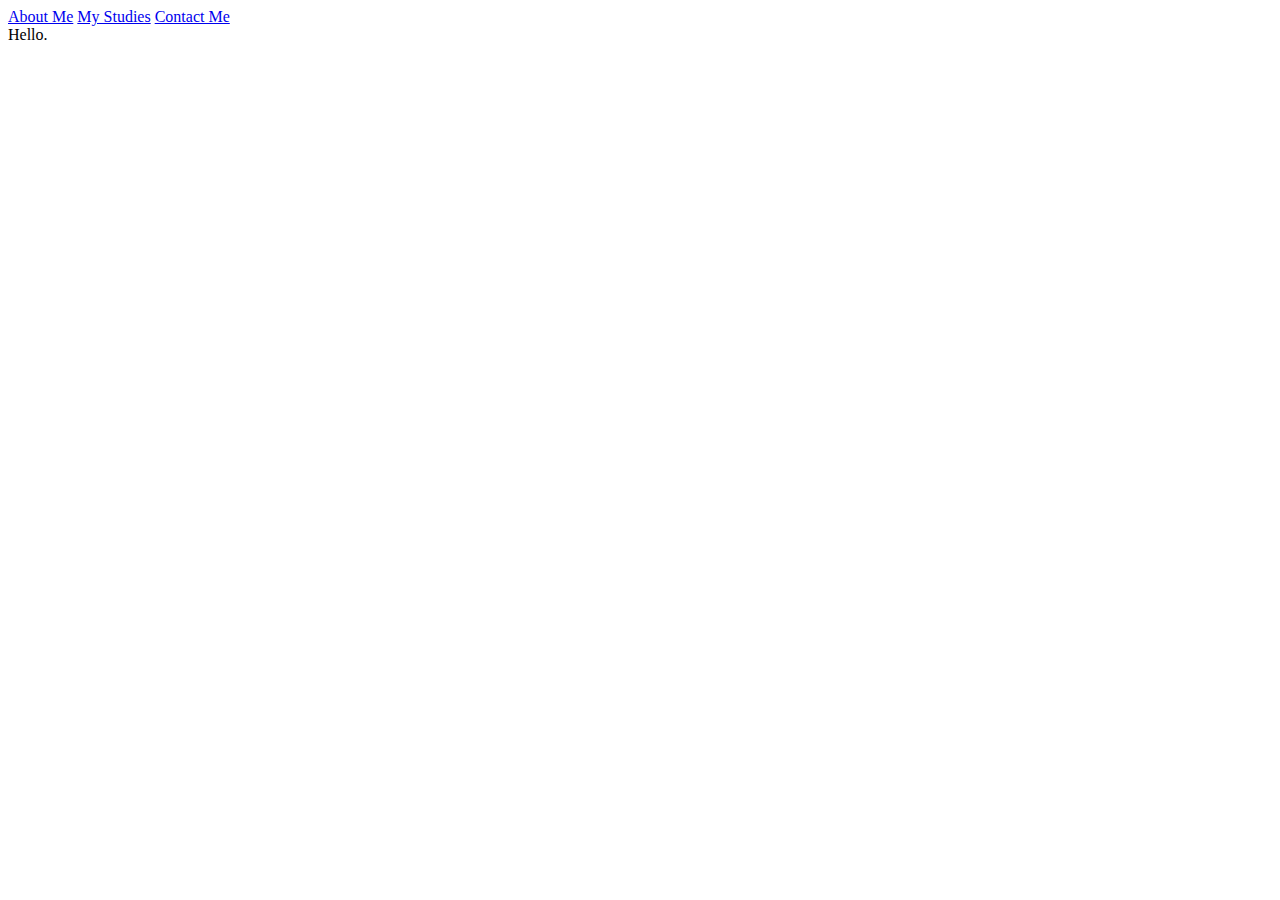
==== index.html @ 5454436a "Added folders" ====
<!DOCTYPE html>
<html lang="en">
    <head>
        <title>
            GlitchyGato
        </title>
    </head>
    <body>
        <div>
            <a href="pages/about.html">About Me</a>
            <a href="pages/studies.html">My Studies</a>
            <a href="pages/contact.html">Contact Me</a>
        </div>
        Hello.
    </body>
</html>
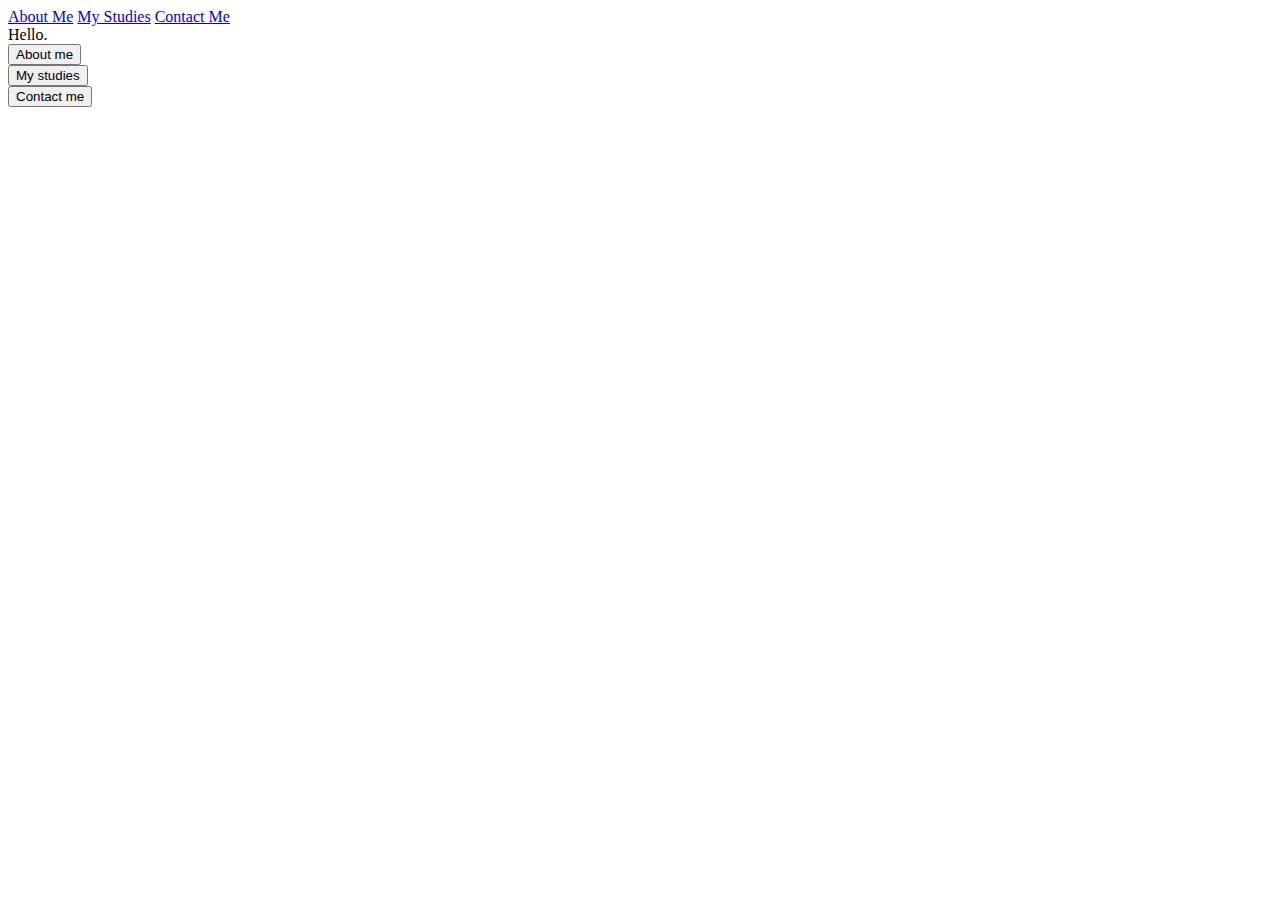
==== commit a63b104c: "added style (test)" ====
--- a/index.html
+++ b/index.html
@@ -1,16 +1,43 @@
 <!DOCTYPE html>
 <html lang="en">
     <head>
-        <title>
-            GlitchyGato
-        </title>
+        <meta name="viewport" content="initial-scale=1, width=device-width">
+        <title>GlitchyGato</title>
+        <link rel="stylesheet" href="css/styles.css">        
     </head>
-    <body>
+    <body class="test">
+        <!-- Navigation menu containing links to other pages-->
         <div>
             <a href="pages/about.html">About Me</a>
             <a href="pages/studies.html">My Studies</a>
             <a href="pages/contact.html">Contact Me</a>
         </div>
-        Hello.
+
+        <!-- Presentation: add photo and brief introduction of yourself-->
+        <div>
+            Hello.
+        </div>
+
+        <!-- About me: Who I am? button that links to about.html-->
+        <!-- should I add more photos?-->
+        <div>
+            <form action="pages/about.html">
+                <button>About me</button>
+            </form>
+        </div>
+
+        <!-- My studies: What have I done? button that links to studies.html-->
+        <div>
+            <form action="pages/studies.html">
+                <button>My studies</button>
+            </form>
+        </div>
+
+        <!-- Contact me: how can you get in touch with me? button that links to contact me page-->
+        <div>
+            <form action="pages/contact.html">
+                <button>Contact me</button>
+            </form>
+        </div>
     </body>
 </html>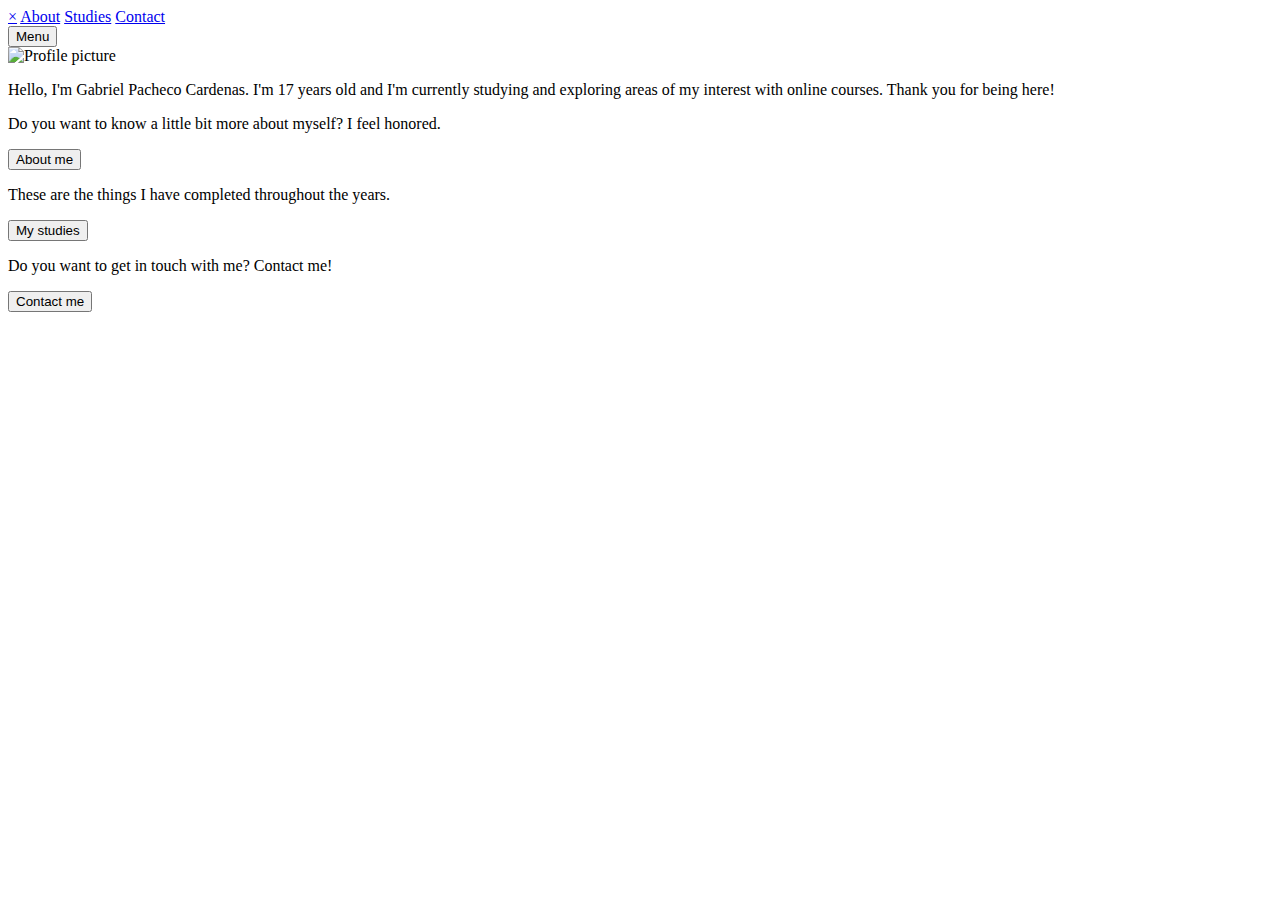
==== commit b59140d3: "Added sidenav" ====
--- a/index.html
+++ b/index.html
@@ -2,39 +2,59 @@
 <html lang="en">
     <head>
         <meta name="viewport" content="initial-scale=1, width=device-width">
-        <title>GlitchyGato</title>
-        <link rel="stylesheet" href="css/styles.css">        
+        <link rel="stylesheet" href="css/styles.css">   
+        <script src="scripts/script.js"></script>
+        <title>GlitchyGato</title>        
     </head>
-    <body class="test">
-        <!-- Navigation menu containing links to other pages-->
-        <div>
-            <a href="pages/about.html">About Me</a>
-            <a href="pages/studies.html">My Studies</a>
-            <a href="pages/contact.html">Contact Me</a>
+    <body>
+        <div class="homepagebar">
+            <!-- Navigation menu containing links to other pages-->
+            <div id="sideNavigationMenu" class="sidenav">
+                <a href="javascript:void(0)" class="closebutton" onclick="closeNav()">&times;</a>
+                <a href="pages/about.html">About</a>
+                <a href="pages/studies.html">Studies</a>
+                <a href="pages/contact.html">Contact</a>
+            </div>
+
+            <!-- button used to open the sidenavigation menu-->
+            <button onclick="openNav()">Menu</button>
         </div>
-
+            
         <!-- Presentation: add photo and brief introduction of yourself-->
-        <div>
-            Hello.
+        <div class="homesection">
+            <img src="images/profilepic.jpg" alt="Profile picture" width="500" height="500">
+            <p>
+                Hello, I'm Gabriel Pacheco Cardenas. I'm 17 years old and I'm currently studying and exploring areas of my interest with online courses. 
+                Thank you for being here!
+            </p>
         </div>
 
         <!-- About me: Who I am? button that links to about.html-->
         <!-- should I add more photos?-->
-        <div>
+        <div class="homesection">
+            <p>
+                Do you want to know a little bit more about myself? I feel honored.
+            </p>
             <form action="pages/about.html">
                 <button>About me</button>
             </form>
         </div>
 
         <!-- My studies: What have I done? button that links to studies.html-->
-        <div>
+        <div class="homesection">
+            <p>
+                These are the things I have completed throughout the years.
+            </p>
             <form action="pages/studies.html">
                 <button>My studies</button>
             </form>
         </div>
 
         <!-- Contact me: how can you get in touch with me? button that links to contact me page-->
-        <div>
+        <div class="homesection">
+            <p>
+                Do you want to get in touch with me? Contact me!
+            </p>
             <form action="pages/contact.html">
                 <button>Contact me</button>
             </form>
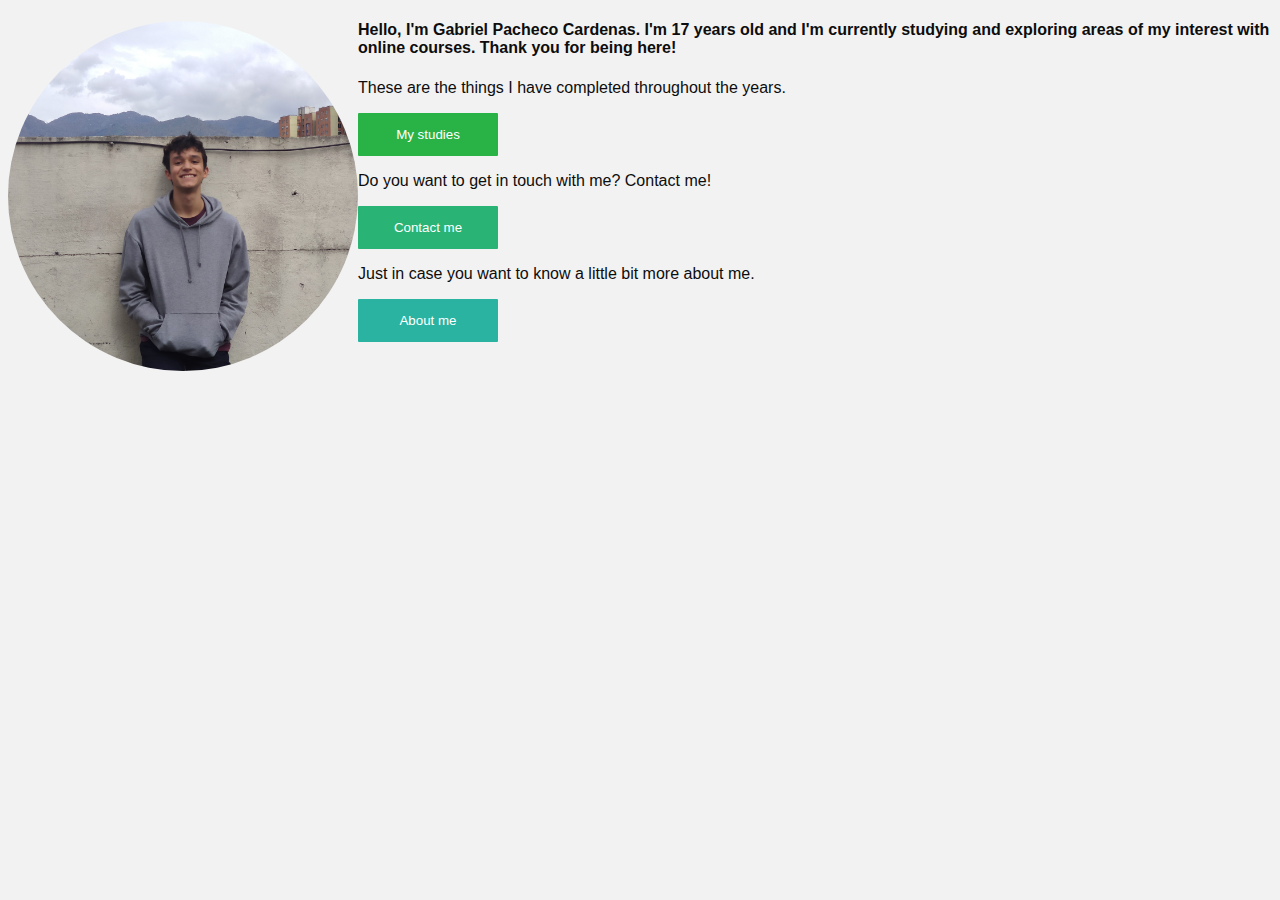
==== commit 473266ca: "Added colors, fonts, and buttons. Reorganized structure of the web page" ====
--- a/index.html
+++ b/index.html
@@ -6,58 +6,50 @@
         <script src="scripts/script.js"></script>
         <title>GlitchyGato</title>        
     </head>
-    <body>
-        <div class="homepagebar">
-            <!-- Navigation menu containing links to other pages-->
-            <div id="sideNavigationMenu" class="sidenav">
-                <a href="javascript:void(0)" class="closebutton" onclick="closeNav()">&times;</a>
-                <a href="pages/about.html">About</a>
-                <a href="pages/studies.html">Studies</a>
-                <a href="pages/contact.html">Contact</a>
+    <body>            
+        <div>    
+            <!-- Presentation: add photo and brief introduction of yourself-->
+            <div>
+                <img id="homeimg" src="images/profilepic.jpg" alt="Profile picture" width="500" height="500">
             </div>
+            <div>
+                <h4>
+                    Hello, I'm Gabriel Pacheco Cardenas. I'm 17 years old and I'm currently studying and exploring areas of my interest with online courses. 
+                    Thank you for being here!
+                </h4>
+                <div>
+                    <!-- My studies: What have I done? button that links to studies.html-->
+                    <div>
+                        <p>
+                            These are the things I have completed throughout the years.
+                        </p>
+                        <form action="pages/studies.html">
+                            <button class="btn studies">My studies</button>
+                        </form>
+                    </div>
 
-            <!-- button used to open the sidenavigation menu-->
-            <button onclick="openNav()">Menu</button>
-        </div>
-            
-        <!-- Presentation: add photo and brief introduction of yourself-->
-        <div class="homesection">
-            <img src="images/profilepic.jpg" alt="Profile picture" width="500" height="500">
-            <p>
-                Hello, I'm Gabriel Pacheco Cardenas. I'm 17 years old and I'm currently studying and exploring areas of my interest with online courses. 
-                Thank you for being here!
-            </p>
-        </div>
+                    <!-- Contact me: how can you get in touch with me?-->
+                    <div>
+                        <p>
+                            Do you want to get in touch with me? Contact me!
+                        </p>
+                        <form action="pages/contact.html">
+                            <button class="btn contact">Contact me</button>
+                        </form>
+                    </div>
 
-        <!-- About me: Who I am? button that links to about.html-->
-        <!-- should I add more photos?-->
-        <div class="homesection">
-            <p>
-                Do you want to know a little bit more about myself? I feel honored.
-            </p>
-            <form action="pages/about.html">
-                <button>About me</button>
-            </form>
-        </div>
-
-        <!-- My studies: What have I done? button that links to studies.html-->
-        <div class="homesection">
-            <p>
-                These are the things I have completed throughout the years.
-            </p>
-            <form action="pages/studies.html">
-                <button>My studies</button>
-            </form>
-        </div>
-
-        <!-- Contact me: how can you get in touch with me? button that links to contact me page-->
-        <div class="homesection">
-            <p>
-                Do you want to get in touch with me? Contact me!
-            </p>
-            <form action="pages/contact.html">
-                <button>Contact me</button>
-            </form>
+                    <!-- About me: Who I am?-->
+                    <!-- should I add more photos?-->
+                    <div>
+                        <p>
+                            Just in case you want to know a little bit more about me.
+                        </p>
+                        <form action="pages/about.html">
+                            <button class="btn about">About me</button>
+                        </form>
+                    </div>
+                </div>
+            </div>    
         </div>
     </body>
 </html>--- a/css/styles.css
+++ b/css/styles.css
@@ -0,0 +1,103 @@
+/* These characters at the beginning mean: b=Brighter and d=Darker */
+/* Color in which all other colors are based */
+/* Gradient of greens */
+/* Brighter and darker colors */
+body {
+  background-color: #F2F2F2;
+  color: #0D0D0D;
+  font-family: 'Segoe UI', Tahoma, Geneva, Verdana, sans-serif;
+  font-style: normal; }
+
+.btn {
+  border-radius: 1px;
+  border: none;
+  color: white;
+  padding: 14px 28px;
+  cursor: pointer;
+  width: 140px; }
+
+.studies {
+  background-color: #29B347; }
+
+.studies:hover {
+  background-color: #23993D; }
+
+.contact {
+  background-color: #29B375; }
+
+.contact:hover {
+  background-color: #239964; }
+
+.about {
+  background-color: #29B3A0; }
+
+.about:hover {
+  background-color: #239989; }
+
+#homeimg {
+  border-radius: 50%;
+  /* round image */
+  width: 100%;
+  max-width: 350px;
+  height: auto;
+  float: left; }
+
+/* Side navigation menu */
+.sidenav {
+  position: fixed;
+  /* in place */
+  left: 0;
+  top: 0;
+  /* Stay at the top */
+  z-index: 1;
+  /* Stay on top */
+  width: 0;
+  /* 0 width - change this with JavaScript */
+  height: 100%;
+  /* 100% Full-height */
+  overflow-x: hidden;
+  /* Disable horizontal scroll */
+  padding-top: 60px;
+  /* Place content 60px from the top */
+  background-color: #0D0D0D;
+  transition: 0.3s;
+  /* transition effect to slide in the sidenav */ }
+
+/* Navigation menu links */
+.sidenav a {
+  padding: 8px 8px 8px 32px;
+  text-decoration: none;
+  font-size: 25px;
+  color: #BFBFBF;
+  display: block;
+  transition: 0.4s; }
+
+/* Active Navigation menu link*/
+.sidenav a.selected {
+  background-color: #54B393; }
+
+/* Navigation menu links hover */
+.sidenav a:hover {
+  color: #F2F2F2; }
+
+/* Navigation menu close button */
+.sidenav .closebutton {
+  position: absolute;
+  top: 0;
+  right: 25px;
+  font-size: 36px;
+  margin-left: 50px; }
+
+/* Navigation menu on smalller screens */
+@media screen and (max-height: 450px) {
+  .sidenav {
+    padding-top: 15px; }
+
+  .sidenav a {
+    font-size: 18px; } }
+/* Elements organization on mobile screens */
+/* For mobile phones: */
+[class*="col-"] {
+  width: 100%; }
+
+/*# sourceMappingURL=styles.css.map */
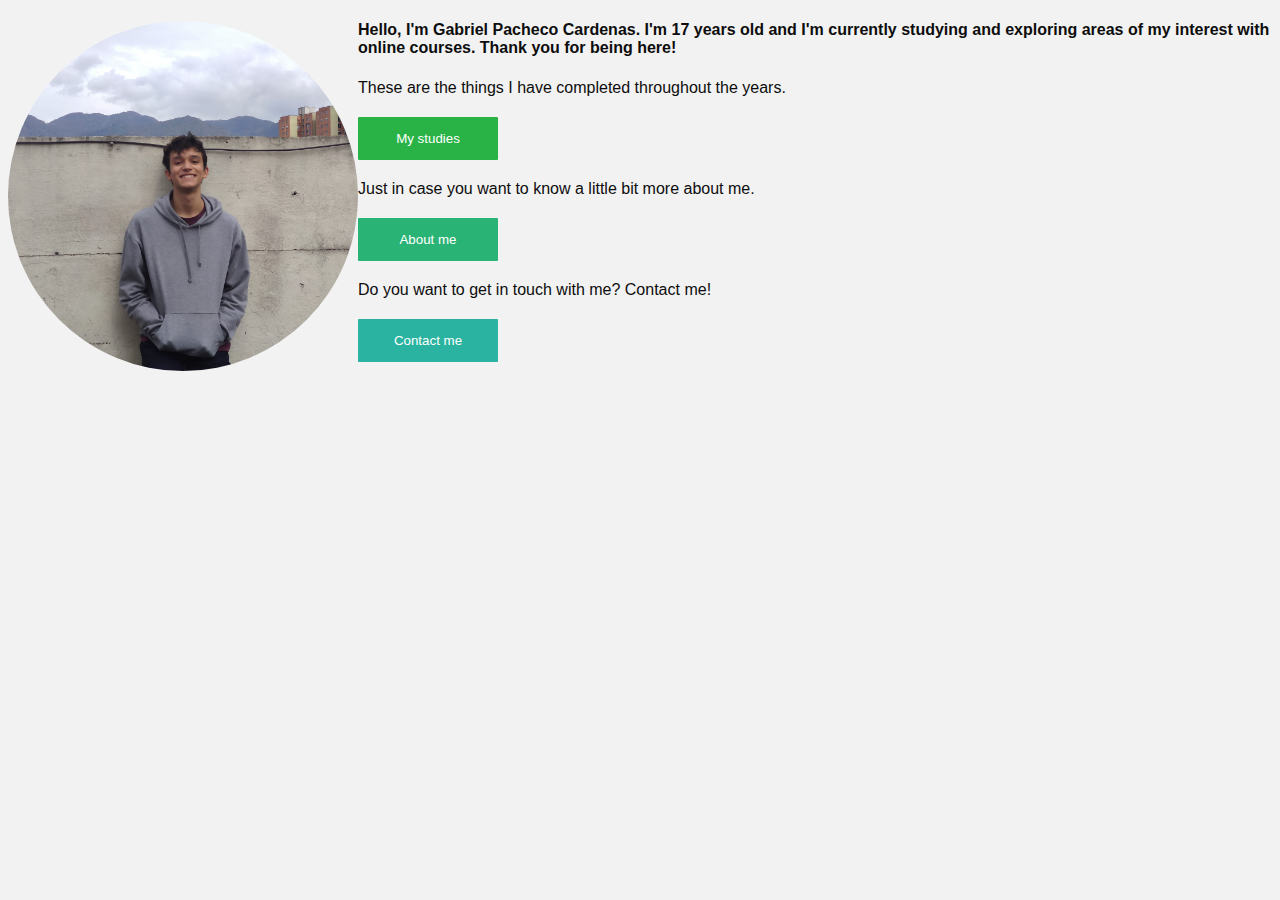
==== commit 58b8cfac: "Added titles, added contact information, changed about page information, styled hr for the different" ====
--- a/index.html
+++ b/index.html
@@ -28,6 +28,16 @@
                         </form>
                     </div>
 
+                    <!-- About me: Who I am?-->
+                    <div>
+                        <p>
+                            Just in case you want to know a little bit more about me.
+                        </p>
+                        <form action="pages/about.html">
+                            <button class="btn about">About me</button>
+                        </form>
+                    </div>
+
                     <!-- Contact me: how can you get in touch with me?-->
                     <div>
                         <p>
@@ -37,17 +47,6 @@
                             <button class="btn contact">Contact me</button>
                         </form>
                     </div>
-
-                    <!-- About me: Who I am?-->
-                    <!-- should I add more photos?-->
-                    <div>
-                        <p>
-                            Just in case you want to know a little bit more about me.
-                        </p>
-                        <form action="pages/about.html">
-                            <button class="btn about">About me</button>
-                        </form>
-                    </div>
                 </div>
             </div>    
         </div>
--- a/css/styles.css
+++ b/css/styles.css
@@ -8,6 +8,13 @@
   font-family: 'Segoe UI', Tahoma, Geneva, Verdana, sans-serif;
   font-style: normal; }
 
+p {
+  margin: 20px; }
+
+.centered {
+  text-align: center; }
+
+/* homepage buttons */
 .btn {
   border-radius: 1px;
   border: none;
@@ -22,18 +29,28 @@
 .studies:hover {
   background-color: #23993D; }
 
-.contact {
+.about {
   background-color: #29B375; }
 
-.contact:hover {
+.about:hover {
   background-color: #239964; }
 
-.about {
+.contact {
   background-color: #29B3A0; }
 
-.about:hover {
+.contact:hover {
   background-color: #239989; }
 
+/* menu page */
+.menu {
+  padding: 5px 5px;
+  width: 50px;
+  background-color: #0D0D0D; }
+
+.menu:hover {
+  background-color: #54B393; }
+
+/* homepage image */
 #homeimg {
   border-radius: 50%;
   /* round image */
@@ -41,6 +58,20 @@
   max-width: 350px;
   height: auto;
   float: left; }
+
+/* Customized hr for pages */
+#studieshr, #abouthr, #contacthr {
+  height: 3px;
+  border: none; }
+
+#studieshr {
+  background-color: #29B347; }
+
+#abouthr {
+  background-color: #29B375; }
+
+#contacthr {
+  background-color: #29B3A0; }
 
 /* Side navigation menu */
 .sidenav {
@@ -88,6 +119,11 @@
   font-size: 36px;
   margin-left: 50px; }
 
+/* Embedded spreadsheet in Studies page style configuration */
+.spreadsheet {
+  width: 1300px;
+  height: 1600px; }
+
 /* Navigation menu on smalller screens */
 @media screen and (max-height: 450px) {
   .sidenav {
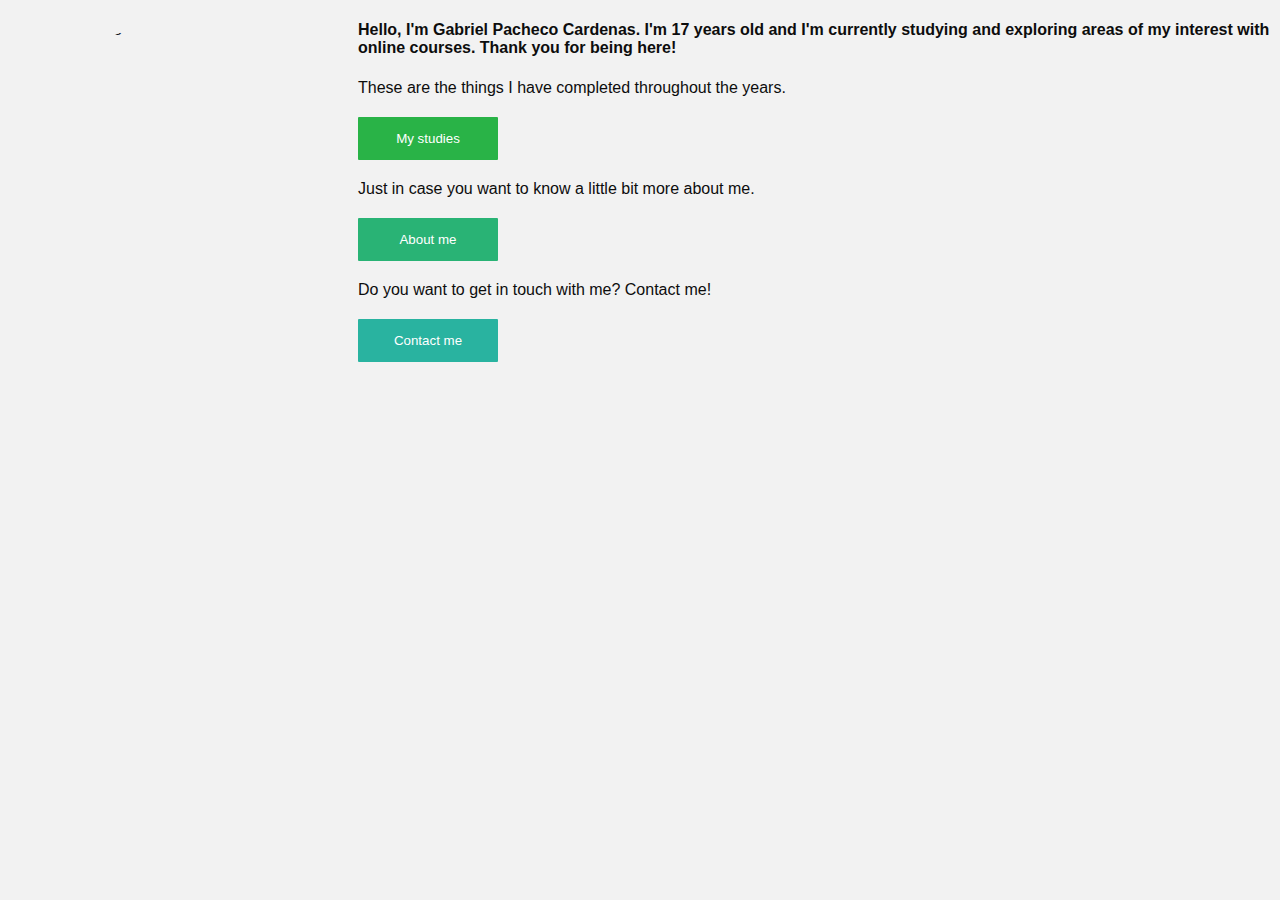
==== commit f7902a7e: "Standardized page colors (hr and sidenav), added image carousel, and changed profile picture." ====
--- a/index.html
+++ b/index.html
@@ -10,7 +10,7 @@
         <div>    
             <!-- Presentation: add photo and brief introduction of yourself-->
             <div>
-                <img id="homeimg" src="images/profilepic.jpg" alt="Profile picture" width="500" height="500">
+                <img id="homeimg" src="images/profilepic2.jpg" alt="Profile picture" width="500" height="500">
             </div>
             <div>
                 <h4>
--- a/css/styles.css
+++ b/css/styles.css
@@ -8,6 +8,9 @@
   font-family: 'Segoe UI', Tahoma, Geneva, Verdana, sans-serif;
   font-style: normal; }
 
+h2 {
+  font-size: 200%; }
+
 p {
   margin: 20px; }
 
@@ -41,14 +44,14 @@
 .contact:hover {
   background-color: #239989; }
 
-/* menu page */
+/* menu (sidenav) button */
 .menu {
   padding: 5px 5px;
   width: 50px;
   background-color: #0D0D0D; }
 
 .menu:hover {
-  background-color: #54B393; }
+  background-color: #848484; }
 
 /* homepage image */
 #homeimg {
@@ -72,6 +75,16 @@
 
 #contacthr {
   background-color: #29B3A0; }
+
+/* Embedded spreadsheet in Studies page */
+.spreadsheet {
+  width: 1300px;
+  height: 1600px; }
+
+.spreadsheetbtn {
+  padding: 5px 5px;
+  width: 300px;
+  background-color: #0D0D0D; }
 
 /* Side navigation menu */
 .sidenav {
@@ -104,8 +117,14 @@
   transition: 0.4s; }
 
 /* Active Navigation menu link*/
-.sidenav a.selected {
-  background-color: #54B393; }
+.sidenav a.firstselected {
+  background-color: #29B347; }
+
+.sidenav a.secondselected {
+  background-color: #29B375; }
+
+.sidenav a.thirdselected {
+  background-color: #29B3A0; }
 
 /* Navigation menu links hover */
 .sidenav a:hover {
@@ -119,11 +138,88 @@
   font-size: 36px;
   margin-left: 50px; }
 
-/* Embedded spreadsheet in Studies page style configuration */
-.spreadsheet {
-  width: 1300px;
-  height: 1600px; }
-
+/* Carousel container */
+.carousel-container {
+  max-width: 650px;
+  position: relative;
+  margin: auto; }
+
+/* Hide the images by default */
+.imgCarousel {
+  display: none; }
+
+/* Image counter (1/4 etc) */
+.imgCounter {
+  background-color: #0d0d0d71;
+  color: #F2F2F2;
+  font-size: 10px;
+  border-radius: 20%;
+  padding: 8px 12px;
+  margin: 10px 10px;
+  position: absolute;
+  top: 0; }
+
+/* Image caption text */
+.imgText {
+  background-color: #0d0d0d71;
+  color: #F2F2F2;
+  font-size: 12px;
+  border-radius: 5%;
+  padding: 8px 12px;
+  margin: 10px 10px;
+  position: absolute;
+  bottom: 8px;
+  width: 30%;
+  text-align: center; }
+
+/* Next & previous buttons */
+.prev, .next {
+  cursor: pointer;
+  position: absolute;
+  top: 50%;
+  width: auto;
+  margin-top: -22px;
+  padding: 16px;
+  color: white;
+  font-weight: bold;
+  font-size: 18px;
+  transition: 0.6s ease;
+  border-radius: 0 3px 3px 0;
+  user-select: none; }
+
+/* Position the "next button" to the right */
+.next {
+  right: 0;
+  border-radius: 3px 0 0 3px; }
+
+/* On hover, add a black background color with a little bit see-through */
+.prev:hover, .next:hover {
+  background-color: #848484d0; }
+
+/* The dots/bullets/indicators */
+.dot {
+  cursor: pointer;
+  height: 15px;
+  width: 15px;
+  margin: 0 2px;
+  background-color: #bbb;
+  border-radius: 50%;
+  display: inline-block;
+  transition: background-color 0.6s ease; }
+
+.active, .dot:hover {
+  background-color: #717171; }
+
+/* Fading animation */
+.fade {
+  animation-name: fade;
+  animation-duration: 1.5s; }
+
+@keyframes fade {
+  from {
+    opacity: .7; }
+  to {
+    opacity: 1; } }
 /* Navigation menu on smalller screens */
 @media screen and (max-height: 450px) {
   .sidenav {
@@ -131,9 +227,5 @@
 
   .sidenav a {
     font-size: 18px; } }
-/* Elements organization on mobile screens */
-/* For mobile phones: */
-[class*="col-"] {
-  width: 100%; }
 
 /*# sourceMappingURL=styles.css.map */
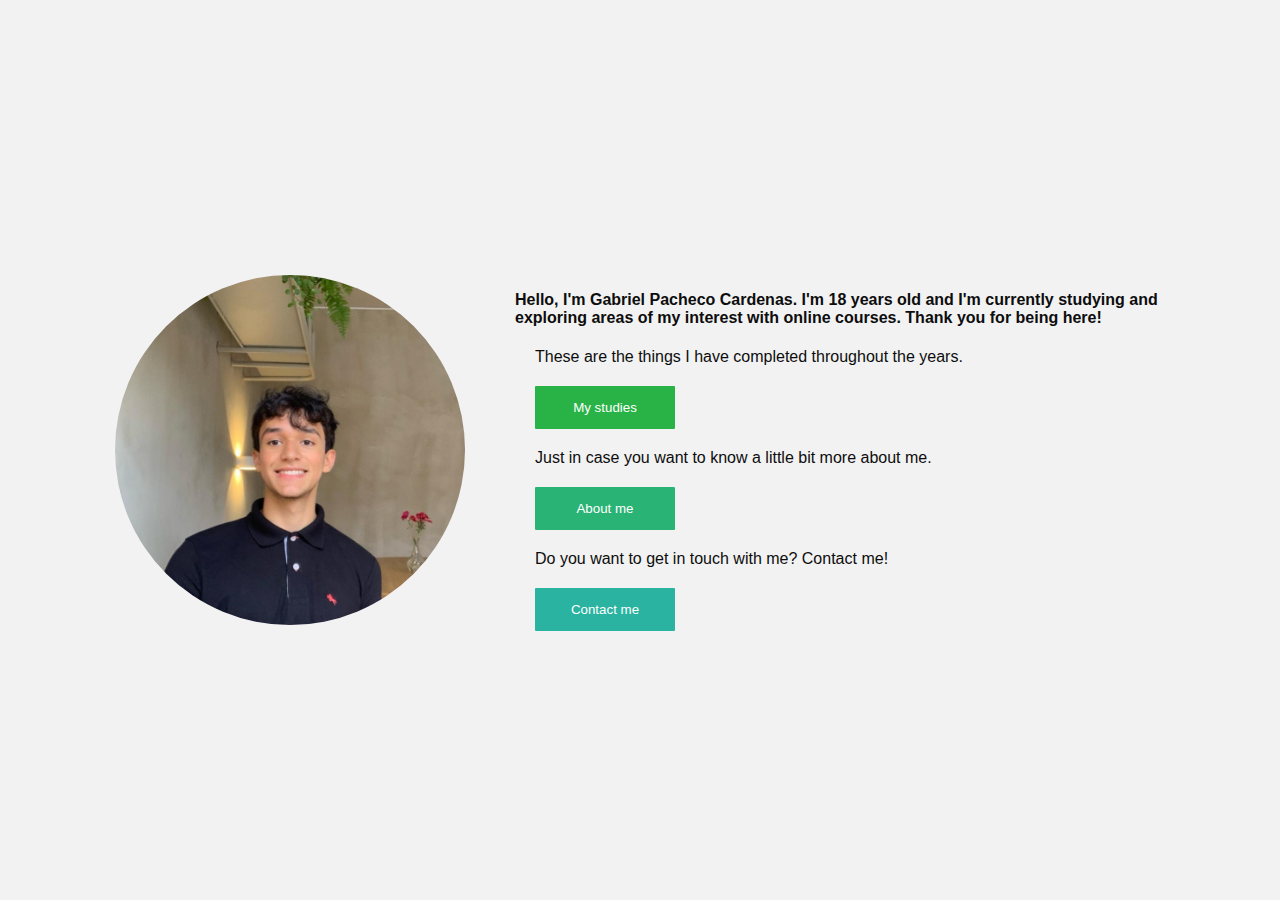
==== commit d74254bb: "Added image gallery and favicon. Configured homepage for it to be responsive" ====
--- a/index.html
+++ b/index.html
@@ -1,20 +1,21 @@
 <!DOCTYPE html>
 <html lang="en">
     <head>
-        <meta name="viewport" content="initial-scale=1, width=device-width">
-        <link rel="stylesheet" href="css/styles.css">   
-        <script src="scripts/script.js"></script>
-        <title>GlitchyGato</title>        
+        <meta name="viewport" content="initial-scale=1, width=device-width">      
+        <link rel="icon" type="image/vnd.icon" href="images/favicon/favicon.ico">
+        <link rel="stylesheet" href="css/styles.css">     
+        <script src="scripts/script.js"></script>  
+        <title>GlitchyGato</title>         
     </head>
     <body>            
-        <div>    
+        <div class="homepage">    
             <!-- Presentation: add photo and brief introduction of yourself-->
             <div>
                 <img id="homeimg" src="images/profilepic2.jpg" alt="Profile picture" width="500" height="500">
             </div>
-            <div>
+            <div class="homepage_text">
                 <h4>
-                    Hello, I'm Gabriel Pacheco Cardenas. I'm 17 years old and I'm currently studying and exploring areas of my interest with online courses. 
+                    Hello, I'm Gabriel Pacheco Cardenas. I'm 18 years old and I'm currently studying and exploring areas of my interest with online courses. 
                     Thank you for being here!
                 </h4>
                 <div>
--- a/css/styles.css
+++ b/css/styles.css
@@ -24,7 +24,8 @@
   color: white;
   padding: 14px 28px;
   cursor: pointer;
-  width: 140px; }
+  width: 140px;
+  margin: 0px 20px; }
 
 .studies {
   background-color: #29B347; }
@@ -53,14 +54,31 @@
 .menu:hover {
   background-color: #848484; }
 
+/* homepage */
+.homepage {
+  max-width: 1200px;
+  display: flex;
+  justify-content: center;
+  align-items: center;
+  position: absolute;
+  right: 0;
+  left: 0;
+  top: 0;
+  bottom: 0;
+  margin: auto; }
+
+/* homepage text */
+.homepage_text {
+  width: 700px; }
+
 /* homepage image */
 #homeimg {
   border-radius: 50%;
   /* round image */
-  width: 100%;
-  max-width: 350px;
+  width: 350px;
   height: auto;
-  float: left; }
+  float: left;
+  margin: 50px; }
 
 /* Customized hr for pages */
 #studieshr, #abouthr, #contacthr {
@@ -85,6 +103,33 @@
   padding: 5px 5px;
   width: 300px;
   background-color: #0D0D0D; }
+
+/* Image gallery in About page */
+.container {
+  max-width: 85%;
+  margin: 20px auto; }
+
+.container .image-container {
+  columns: 4 250px;
+  gap: 15px; }
+
+.container .image-container img {
+  margin-bottom: 10px;
+  border-radius: 5px;
+  width: 100%; }
+
+/* Social media icons in about me page */
+.social_media_icons a {
+  color: #848484;
+  font-size: 25px;
+  text-decoration: none; }
+
+.social_media_icons a:hover {
+  color: #0D0D0D; }
+
+/* attribution style configuration */
+#icons_by {
+  font-size: 10px; }
 
 /* Side navigation menu */
 .sidenav {
@@ -138,88 +183,14 @@
   font-size: 36px;
   margin-left: 50px; }
 
-/* Carousel container */
-.carousel-container {
-  max-width: 650px;
-  position: relative;
-  margin: auto; }
-
-/* Hide the images by default */
-.imgCarousel {
-  display: none; }
-
-/* Image counter (1/4 etc) */
-.imgCounter {
-  background-color: #0d0d0d71;
-  color: #F2F2F2;
-  font-size: 10px;
-  border-radius: 20%;
-  padding: 8px 12px;
-  margin: 10px 10px;
-  position: absolute;
-  top: 0; }
-
-/* Image caption text */
-.imgText {
-  background-color: #0d0d0d71;
-  color: #F2F2F2;
-  font-size: 12px;
-  border-radius: 5%;
-  padding: 8px 12px;
-  margin: 10px 10px;
-  position: absolute;
-  bottom: 8px;
-  width: 30%;
-  text-align: center; }
-
-/* Next & previous buttons */
-.prev, .next {
-  cursor: pointer;
-  position: absolute;
-  top: 50%;
-  width: auto;
-  margin-top: -22px;
-  padding: 16px;
-  color: white;
-  font-weight: bold;
-  font-size: 18px;
-  transition: 0.6s ease;
-  border-radius: 0 3px 3px 0;
-  user-select: none; }
-
-/* Position the "next button" to the right */
-.next {
-  right: 0;
-  border-radius: 3px 0 0 3px; }
-
-/* On hover, add a black background color with a little bit see-through */
-.prev:hover, .next:hover {
-  background-color: #848484d0; }
-
-/* The dots/bullets/indicators */
-.dot {
-  cursor: pointer;
-  height: 15px;
-  width: 15px;
-  margin: 0 2px;
-  background-color: #bbb;
-  border-radius: 50%;
-  display: inline-block;
-  transition: background-color 0.6s ease; }
-
-.active, .dot:hover {
-  background-color: #717171; }
-
-/* Fading animation */
-.fade {
-  animation-name: fade;
-  animation-duration: 1.5s; }
-
-@keyframes fade {
-  from {
-    opacity: .7; }
-  to {
-    opacity: 1; } }
+/* Homepage on smaller screens */
+@media screen and (max-width: 725px) {
+  .homepage {
+    display: grid;
+    place-items: center; }
+
+  .homepage_text {
+    width: 70%; } }
 /* Navigation menu on smalller screens */
 @media screen and (max-height: 450px) {
   .sidenav {
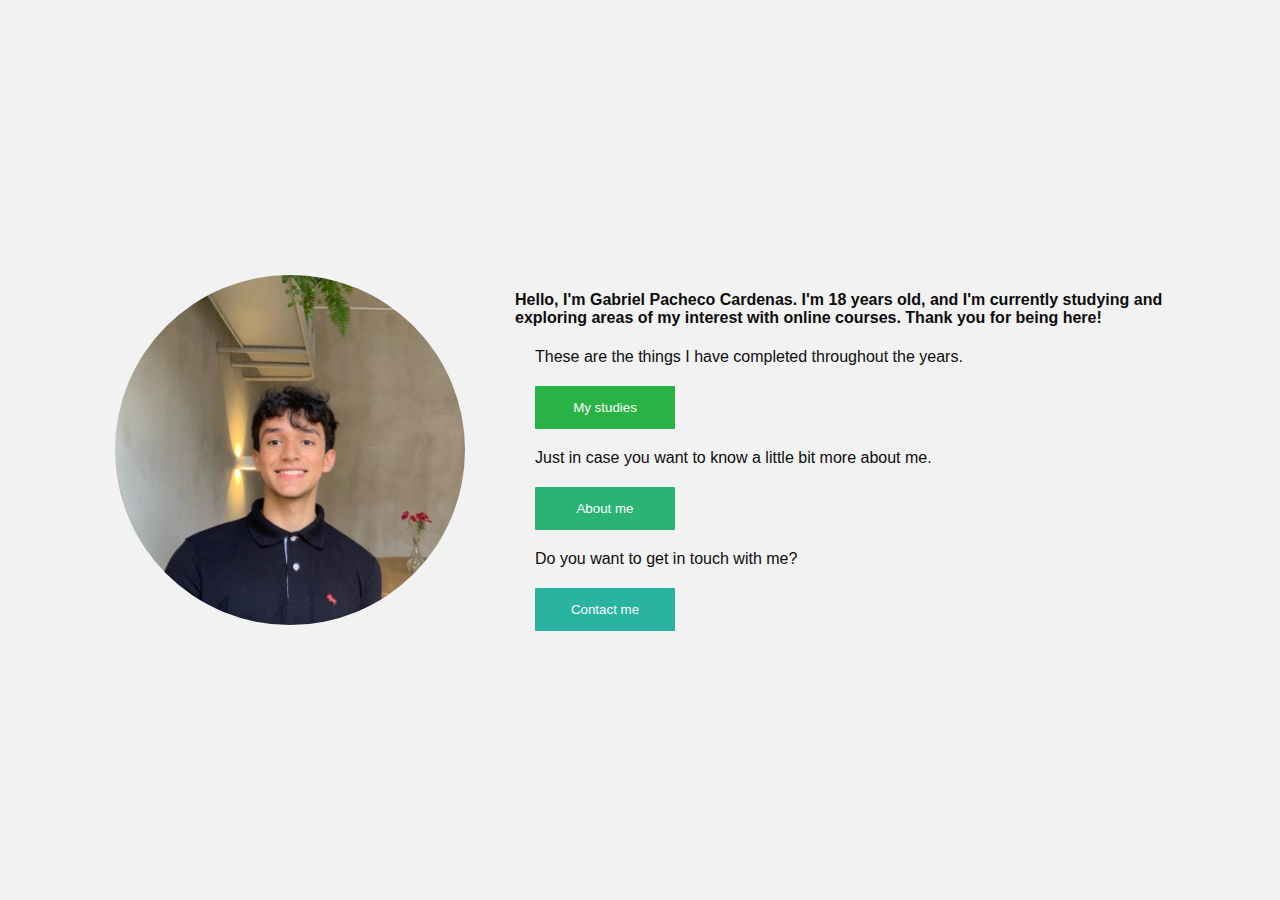
==== commit 6ed82c46: "Changed text" ====
--- a/index.html
+++ b/index.html
@@ -15,7 +15,7 @@
             </div>
             <div class="homepage_text">
                 <h4>
-                    Hello, I'm Gabriel Pacheco Cardenas. I'm 18 years old and I'm currently studying and exploring areas of my interest with online courses. 
+                    Hello, I'm Gabriel Pacheco Cardenas. I'm 18 years old, and I'm currently studying and exploring areas of my interest with online courses. 
                     Thank you for being here!
                 </h4>
                 <div>
@@ -42,7 +42,7 @@
                     <!-- Contact me: how can you get in touch with me?-->
                     <div>
                         <p>
-                            Do you want to get in touch with me? Contact me!
+                            Do you want to get in touch with me?
                         </p>
                         <form action="pages/contact.html">
                             <button class="btn contact">Contact me</button>
